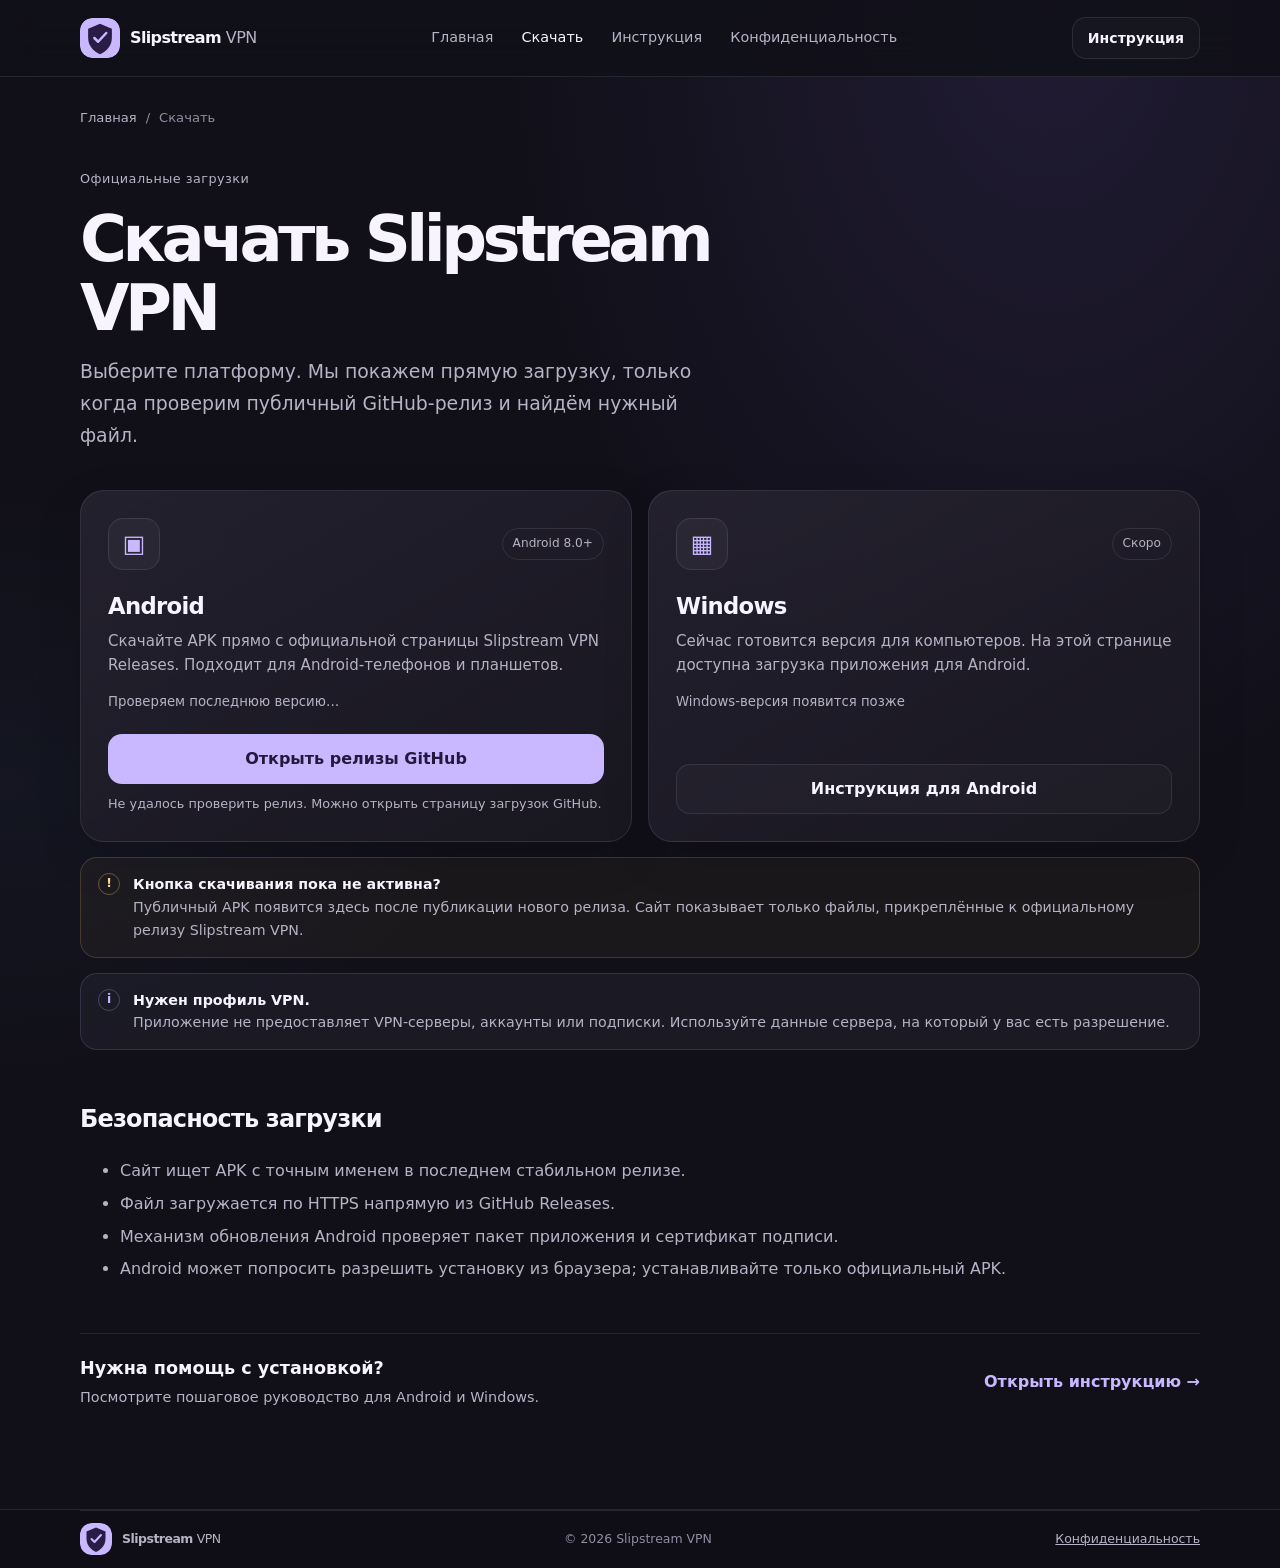
==== downloads.html @ 05150081 "Add files via upload" ====
<!doctype html>
<html lang="ru">
<head>
  <meta charset="utf-8">
  <meta name="viewport" content="width=device-width, initial-scale=1">
  <meta name="theme-color" content="#111019">
  <meta name="description" content="Скачайте приложение Slipstream VPN для Android с официальной страницы GitHub Releases.">
  <title>Скачать приложение — Slipstream VPN</title>
  <link rel="icon" href="favicon.svg" type="image/svg+xml">
  <link rel="stylesheet" href="styles.css">
  <script src="app.js" defer></script>
</head>
<body>
  <header class="site-header"><div class="container header-inner">
    <a class="brand" href="index.html"><img src="favicon.svg" alt="" width="40" height="40"><span>Slipstream <span class="brand-light">VPN</span></span></a>
    <details class="mobile-nav"><summary aria-label="Открыть меню"><span></span><span></span><span></span></summary><nav class="nav nav-mobile" aria-label="Основная навигация"><a href="index.html">Главная</a><a aria-current="page" href="downloads.html">Скачать</a><a href="guide.html">Инструкция</a><a href="privacy.html">Конфиденциальность</a></nav></details>
    <nav class="nav nav-desktop" aria-label="Основная навигация"><a href="index.html">Главная</a><a aria-current="page" href="downloads.html">Скачать</a><a href="guide.html">Инструкция</a><a href="privacy.html">Конфиденциальность</a></nav>
    <a class="button button-small button-secondary header-cta" href="guide.html">Инструкция</a>
  </div></header>

  <main class="container page-main">
    <div class="breadcrumbs"><a href="index.html">Главная</a><span aria-hidden="true">/</span><span>Скачать</span></div>
    <section class="page-intro"><span class="eyebrow">Официальные загрузки</span><h1>Скачать Slipstream VPN</h1><p class="lead">Выберите платформу. Мы покажем прямую загрузку, только когда проверим публичный GitHub-релиз и найдём нужный файл.</p></section>

    <div class="download-grid download-grid-page">
      <article class="download-card download-card-large">
        <div class="card-top"><span class="platform-icon platform-icon-large" aria-hidden="true">▣</span><span class="badge" id="android-badge">Android 8.0+</span></div>
        <h2>Android</h2><p>Скачайте APK прямо с официальной страницы Slipstream VPN Releases. Подходит для Android-телефонов и планшетов.</p>
        <div class="card-meta"><span id="android-version">Проверяем последнюю версию…</span><span id="android-size"></span></div>
        <div class="card-action"><a class="button button-primary" id="android-download" href="https://github.com/Nymos-oz/Slipstream-VPN-Downloads/releases/latest">Открыть релизы GitHub</a><p class="download-status" id="android-status" role="status">Ищем APK в последнем стабильном релизе…</p></div>
      </article>
      <article class="download-card download-card-large">
        <div class="card-top"><span class="platform-icon platform-icon-large" aria-hidden="true">▦</span><span class="badge">Скоро</span></div>
        <h2>Windows</h2><p>Сейчас готовится версия для компьютеров. На этой странице доступна загрузка приложения для Android.</p>
        <div class="card-meta"><span>Windows-версия появится позже</span></div>
        <div class="card-action"><a class="button button-secondary" href="guide.html">Инструкция для Android</a></div>
      </article>
    </div>

    <aside class="notice notice-warning"><span class="notice-symbol" aria-hidden="true">!</span><div><strong>Кнопка скачивания пока не активна?</strong><br>Публичный APK появится здесь после публикации нового релиза. Сайт показывает только файлы, прикреплённые к официальному релизу Slipstream VPN.</div></aside>
    <aside class="notice"><span class="notice-symbol" aria-hidden="true">i</span><div><strong>Нужен профиль VPN.</strong><br>Приложение не предоставляет VPN-серверы, аккаунты или подписки. Используйте данные сервера, на который у вас есть разрешение.</div></aside>

    <section class="section compact-section"><h2>Безопасность загрузки</h2><div class="prose"><ul><li>Сайт ищет APK с точным именем в последнем стабильном релизе.</li><li>Файл загружается по HTTPS напрямую из GitHub Releases.</li><li>Механизм обновления Android проверяет пакет приложения и сертификат подписи.</li><li>Android может попросить разрешить установку из браузера; устанавливайте только официальный APK.</li></ul></div></section>
    <section class="inline-cta"><div><h2>Нужна помощь с установкой?</h2><p>Посмотрите пошаговое руководство для Android и Windows.</p></div><a class="text-link" href="guide.html">Открыть инструкцию →</a></section>
  </main>

  <footer class="site-footer"><div class="container footer-bottom"><a class="brand" href="index.html"><img src="favicon.svg" alt="" width="32" height="32"><span>Slipstream <span class="brand-light">VPN</span></span></a><span>© <span data-current-year></span> Slipstream VPN</span><a href="privacy.html">Конфиденциальность</a></div></footer>
</body>
</html>
---- styles.css ----
:root {
  color-scheme: dark;
  --bg: #111019;
  --surface: #191720;
  --surface-raised: #211f2a;
  --border: rgba(235, 230, 255, .1);
  --text: #f7f3ff;
  --muted: #b7b2c5;
  --subtle: #918ca0;
  --accent: #c9b8ff;
  --accent-strong: #ad92ff;
  --accent-ink: #24183e;
  --green: #91e2ba;
  --radius: 24px;
  font-synthesis: none;
  text-rendering: optimizeLegibility;
}

* { box-sizing: border-box; }

html { min-width: 320px; scroll-behavior: smooth; scroll-padding-top: 90px; }

body {
  min-width: 320px;
  margin: 0;
  background:
    radial-gradient(ellipse at 82% 0%, rgba(116, 87, 190, .16), transparent 34rem),
    radial-gradient(ellipse at 0% 50%, rgba(57, 91, 128, .08), transparent 30rem),
    var(--bg);
  color: var(--text);
  font: 16px/1.6 Inter, ui-sans-serif, system-ui, -apple-system, "Segoe UI", sans-serif;
  -webkit-font-smoothing: antialiased;
}

body, button, a { -webkit-tap-highlight-color: transparent; }
a { color: var(--accent); }
a:hover { color: #e2d9ff; }
a:focus-visible, button:focus-visible, summary:focus-visible {
  outline: 3px solid var(--accent);
  outline-offset: 4px;
}

::selection { background: rgba(201, 184, 255, .32); color: var(--text); }

.container { width: min(1120px, calc(100% - 44px)); margin-inline: auto; }

.site-header {
  position: sticky;
  z-index: 10;
  top: 0;
  border-bottom: 1px solid var(--border);
  background: rgba(17, 16, 25, .88);
  backdrop-filter: blur(18px);
}

.header-inner { display: flex; min-height: 76px; align-items: center; justify-content: space-between; gap: 25px; }
.brand { display: inline-flex; flex: 0 0 auto; align-items: center; gap: 10px; color: var(--text); font-weight: 760; letter-spacing: -.04em; text-decoration: none; }
.brand img { display: block; border-radius: 12px; }
.brand-light { color: var(--muted); font-weight: 520; }
.nav { display: flex; align-items: center; gap: clamp(14px, 2.2vw, 29px); }
.nav a, .footer-column a { color: var(--muted); font-size: .9rem; text-decoration: none; }
.nav a:hover, .footer-column a:hover { color: var(--text); }
.nav a[aria-current="page"] { color: var(--text); }
.header-cta { min-height: 42px !important; }
.mobile-nav { display: none; }

.button {
  display: inline-flex;
  min-height: 50px;
  align-items: center;
  justify-content: center;
  gap: 9px;
  padding: 0 19px;
  border: 1px solid transparent;
  border-radius: 14px;
  font: inherit;
  font-weight: 700;
  text-align: center;
  text-decoration: none;
  transition: transform .18s ease, background .18s ease, border-color .18s ease;
}
.button:hover { transform: translateY(-2px); }
.button svg { width: 19px; height: 19px; flex: 0 0 auto; }
.button-primary { background: var(--accent); color: var(--accent-ink); }
.button-primary:hover { background: #d7cbff; color: var(--accent-ink); }
.button-secondary { border-color: var(--border); background: rgba(255,255,255,.025); color: var(--text); }
.button-secondary:hover, .button-quiet:hover { border-color: rgba(201,184,255,.42); background: rgba(201,184,255,.07); color: var(--text); }
.button-quiet { border-color: var(--border); background: transparent; color: var(--muted); }
.button-small { min-height: 43px; padding-inline: 15px; font-size: .88rem; }

.hero { display: grid; grid-template-columns: minmax(0, 1.1fr) minmax(300px, .9fr); gap: 56px; align-items: center; padding-block: 84px 76px; }
.hero-copy { max-width: 625px; }
.eyebrow { display: inline-flex; align-items: center; gap: 9px; color: var(--muted); font-size: .8rem; letter-spacing: .035em; }
.status-dot { width: 8px; height: 8px; flex: 0 0 auto; border-radius: 50%; background: var(--green); box-shadow: 0 0 14px rgba(145,226,186,.48); }
h1, h2, h3, p { overflow-wrap: anywhere; }
.hero h1 { margin: 19px 0 17px; font-size: clamp(3rem, 6.5vw, 5.2rem); line-height: 1.02; letter-spacing: -.075em; }
.text-gradient { background: linear-gradient(100deg, #e0d7ff, #ac98e9 74%, #91dabb); background-clip: text; color: transparent; }
.lead { max-width: 660px; margin: 0; color: var(--muted); font-size: clamp(1.05rem, 2vw, 1.18rem); line-height: 1.7; }
.hero-actions { display: flex; flex-wrap: wrap; gap: 11px; margin-top: 26px; }
.micro-copy { margin: 17px 0 0; color: var(--subtle); font-size: .82rem; }

.hero-visual {
  position: relative;
  display: grid;
  min-height: 340px;
  place-items: center;
  overflow: hidden;
  border: 1px solid var(--border);
  border-radius: 32px;
  background: linear-gradient(145deg, rgba(201,184,255,.14), rgba(34,31,45,.8) 55%, rgba(74,114,129,.12));
  box-shadow: inset 0 1px rgba(255,255,255,.06), 0 30px 90px rgba(0,0,0,.2);
}
.orbit { position: absolute; width: 235px; height: 235px; border: 1px solid rgba(201,184,255,.14); border-radius: 50%; }
.orbit-two { width: 335px; height: 335px; border-color: rgba(201,184,255,.08); }
.hero-shield { z-index: 1; display: grid; width: 142px; height: 142px; place-items: center; border: 1px solid rgba(255,255,255,.2); border-radius: 44px; background: linear-gradient(145deg, #d6caff, #9d83eb); box-shadow: 0 18px 55px rgba(148,117,231,.34); transform: rotate(-8deg); }
.hero-shield svg { width: 76px; height: 76px; color: #281c49; transform: rotate(8deg); }
.visual-caption { position: absolute; bottom: 20px; display: flex; align-items: center; gap: 9px; color: var(--muted); font-size: .8rem; }

.trust-strip { display: grid; grid-template-columns: repeat(3, 1fr); gap: 14px; padding: 20px 0; border-top: 1px solid var(--border); border-bottom: 1px solid var(--border); }
.trust-strip > div { display: flex; align-items: center; gap: 12px; color: var(--muted); font-size: .83rem; line-height: 1.45; }
.trust-strip strong { color: var(--text); font-weight: 600; }
.trust-icon { display: grid; width: 38px; height: 38px; flex: 0 0 auto; place-items: center; border: 1px solid var(--border); border-radius: 12px; color: var(--accent); font-size: .72rem; font-weight: 700; }

.section { padding-block: 86px; }
.section-heading { display: flex; align-items: end; justify-content: space-between; gap: 28px; margin-bottom: 27px; }
.section-heading h2, .split-section h2, .callout h2 { margin: 12px 0 0; font-size: clamp(2rem, 4vw, 3.2rem); line-height: 1.12; letter-spacing: -.06em; }
.section-heading > p { max-width: 390px; margin: 0 0 4px; color: var(--muted); }
.feature-grid { display: grid; grid-template-columns: repeat(3, minmax(0, 1fr)); gap: 14px; }
.feature-card { min-height: 191px; padding: 21px; border: 1px solid var(--border); border-radius: 19px; background: linear-gradient(150deg, rgba(37,34,48,.84), rgba(25,23,32,.72)); }
.feature-icon { display: grid; width: 38px; height: 38px; place-items: center; border: 1px solid rgba(201,184,255,.15); border-radius: 12px; background: rgba(201,184,255,.08); color: var(--accent); font-size: 1.16rem; }
.feature-card h3 { margin: 15px 0 6px; font-size: 1rem; letter-spacing: -.02em; }
.feature-card p { margin: 0; color: var(--muted); font-size: .9rem; }

.section-tinted { border-block: 1px solid var(--border); background: linear-gradient(110deg, rgba(201,184,255,.045), rgba(255,255,255,.012)); }
.split-section { display: grid; grid-template-columns: .9fr 1.1fr; gap: 75px; align-items: center; }
.split-section h2 { margin-bottom: 13px; }
.muted { color: var(--muted); }
.split-section .muted { max-width: 390px; }
.text-link { display: inline-flex; gap: 8px; margin-top: 12px; font-weight: 650; text-decoration: none; }
.step-list { display: grid; gap: 18px; margin: 0; padding: 0; list-style: none; }
.step-list li { display: flex; gap: 15px; align-items: flex-start; }
.step-list li > span, .doc-number { display: grid; width: 36px; height: 36px; flex: 0 0 auto; place-items: center; border: 1px solid rgba(201,184,255,.17); border-radius: 12px; background: rgba(201,184,255,.08); color: var(--accent); font-size: .84rem; font-weight: 700; }
.step-list strong { display: block; margin-top: 2px; }
.step-list p { margin: 3px 0 0; color: var(--muted); font-size: .9rem; }

.callout { display: flex; align-items: center; justify-content: space-between; gap: 24px; margin-block: 75px; padding: 30px 34px; border: 1px solid rgba(201,184,255,.18); border-radius: 23px; background: radial-gradient(ellipse at 90% 0%, rgba(145,226,186,.1), transparent 28rem), linear-gradient(120deg, rgba(201,184,255,.1), rgba(255,255,255,.025)); }
.callout h2 { max-width: 620px; font-size: clamp(1.6rem, 3vw, 2.2rem); }
.callout p { margin: 9px 0 0; color: var(--muted); }
.callout .button { flex: 0 0 auto; }

.site-footer { border-top: 1px solid var(--border); background: rgba(0,0,0,.1); }
.footer-main { display: grid; grid-template-columns: 1.6fr 1fr 1fr; gap: 50px; padding-block: 37px 32px; }
.footer-about p { max-width: 350px; margin: 13px 0 0; color: var(--muted); font-size: .86rem; }
.footer-column { display: flex; flex-direction: column; align-items: flex-start; gap: 8px; }
.footer-column strong { margin-bottom: 4px; font-size: .86rem; }
.footer-column a { font-size: .84rem; }
.footer-bottom { display: flex; min-height: 58px; flex-wrap: wrap; align-items: center; justify-content: space-between; gap: 12px; border-top: 1px solid var(--border); color: var(--subtle); font-size: .78rem; }
.footer-bottom .brand { color: var(--muted); }
.footer-bottom > a:not(.brand) { color: var(--muted); }

.page-main { min-height: calc(100vh - 200px); padding-block: 30px 80px; }
.breadcrumbs { display: flex; gap: 9px; align-items: center; color: var(--subtle); font-size: .82rem; }
.breadcrumbs a { color: var(--muted); text-decoration: none; }
.page-intro { max-width: 770px; padding-block: 37px 39px; }
.page-intro h1 { margin: 14px 0 12px; font-size: clamp(2.5rem, 5.5vw, 4rem); line-height: 1.08; letter-spacing: -.07em; }
.page-intro .micro-copy { margin-top: 12px; }

.download-grid { display: grid; grid-template-columns: repeat(2, minmax(0, 1fr)); gap: 16px; }
.download-grid-page { align-items: stretch; }
.download-card { display: flex; min-height: 292px; flex-direction: column; padding: 24px; border: 1px solid var(--border); border-radius: var(--radius); background: linear-gradient(150deg, rgba(37,34,48,.94), rgba(25,23,32,.97)); box-shadow: 0 15px 48px rgba(0,0,0,.12); }
.download-card-large { min-height: 330px; padding: 27px; }
.card-top { display: flex; align-items: center; justify-content: space-between; gap: 12px; }
.platform-icon { display: grid; width: 46px; height: 46px; place-items: center; border: 1px solid var(--border); border-radius: 15px; background: rgba(255,255,255,.04); color: var(--accent); font-size: 1.25rem; }
.platform-icon-large { width: 52px; height: 52px; font-size: 1.5rem; }
.badge { padding: 5px 10px; border: 1px solid var(--border); border-radius: 999px; color: var(--muted); font-size: .76rem; white-space: nowrap; }
.badge-live { border-color: rgba(145,226,186,.25); color: var(--green); }
.download-card h2, .download-card h3 { margin: 18px 0 5px; font-size: 1.42rem; letter-spacing: -.03em; }
.download-card > p { margin: 0; color: var(--muted); font-size: .94rem; }
.card-meta { display: flex; flex-wrap: wrap; gap: 7px 15px; margin-top: 13px; color: var(--muted); font-size: .83rem; }
.card-action { margin-top: auto; padding-top: 22px; }
.card-action .button { width: 100%; }
.download-status { min-height: 1.45em; margin: 10px 0 0; color: var(--muted); font-size: .8rem; }

.notice { display: flex; gap: 13px; margin-top: 15px; padding: 15px 17px; border: 1px solid rgba(201,184,255,.15); border-radius: 17px; background: rgba(201,184,255,.05); color: var(--muted); font-size: .89rem; }
.notice strong { color: var(--text); }
.notice-symbol { display: grid; width: 22px; height: 22px; flex: 0 0 auto; place-items: center; border: 1px solid rgba(201,184,255,.26); border-radius: 50%; color: var(--accent); font-size: .77rem; font-weight: 700; }
.notice-warning { border-color: rgba(255,205,125,.18); background: rgba(255,205,125,.045); }
.notice-warning .notice-symbol { border-color: rgba(255,205,125,.32); color: #ffd58b; }
.compact-section { padding-block: 50px 35px; }
.compact-section h2 { margin-top: 0; font-size: 1.5rem; letter-spacing: -.035em; }
.prose { color: var(--muted); }
.prose h2 { margin: 30px 0 8px; color: var(--text); font-size: 1.3rem; letter-spacing: -.03em; }
.prose h2:first-child { margin-top: 0; }
.prose p { margin: 9px 0; }
.prose li { margin-block: 7px; }
.prose a { text-underline-offset: 3px; }
.inline-cta { display: flex; align-items: center; justify-content: space-between; gap: 18px; padding: 20px 0; border-top: 1px solid var(--border); }
.inline-cta h2 { margin: 0; font-size: 1.1rem; }
.inline-cta p { margin: 4px 0 0; color: var(--muted); font-size: .9rem; }
.inline-cta .text-link { margin: 0; white-space: nowrap; }

.guide-index { display: flex; flex-wrap: wrap; gap: 8px; margin: 2px 0 42px; }
.guide-index a { padding: 8px 12px; border: 1px solid var(--border); border-radius: 999px; color: var(--muted); font-size: .83rem; text-decoration: none; }
.guide-index a:hover { border-color: rgba(201,184,255,.4); color: var(--text); }
.doc-section { padding-block: 29px 35px; border-top: 1px solid var(--border); scroll-margin-top: 92px; }
.doc-heading { display: flex; gap: 14px; align-items: flex-start; margin-bottom: 22px; }
.doc-number { width: 39px; height: 39px; }
.doc-heading h2 { margin: 0; font-size: 1.55rem; letter-spacing: -.04em; }
.doc-heading p { margin: 5px 0 0; color: var(--muted); }
.instruction-list { display: grid; gap: 17px; margin: 0 0 0 53px; padding-left: 18px; }
.instruction-list li { padding-left: 4px; }
.instruction-list li::marker { color: var(--accent); font-weight: 700; }
.instruction-list strong { color: var(--text); }
.instruction-list p { margin: 3px 0 0; color: var(--muted); }
code { padding: 2px 5px; border: 1px solid var(--border); border-radius: 5px; background: rgba(255,255,255,.045); color: #e0d7ff; font-size: .88em; }
.faq-list { display: grid; gap: 9px; }
.faq-item { border: 1px solid var(--border); border-radius: 15px; background: rgba(255,255,255,.022); }
.faq-item summary { position: relative; padding: 15px 44px 15px 17px; color: var(--text); cursor: pointer; font-weight: 620; list-style: none; }
.faq-item summary::-webkit-details-marker { display: none; }
.faq-item summary::after { position: absolute; top: 50%; right: 17px; color: var(--accent); content: "+"; font-size: 1.3rem; transform: translateY(-50%); }
.faq-item[open] summary::after { content: "−"; }
.faq-item p { margin: 0; padding: 0 17px 16px; color: var(--muted); }
.issue-note { color: var(--muted); font-size: .91rem; }
.policy-content { max-width: 800px; }
.policy-content .notice { align-items: flex-start; }

@media (max-width: 860px) {
  .nav { gap: 13px; }
  .nav a { font-size: .83rem; }
  .hero { gap: 30px; }
  .hero-visual { min-height: 290px; }
  .section-heading { align-items: flex-start; flex-direction: column; gap: 10px; }
  .split-section { gap: 35px; }
  .feature-grid { grid-template-columns: repeat(2, minmax(0, 1fr)); }
}

@media (max-width: 680px) {
  .container { width: min(100% - 32px, 1120px); }
  .header-inner { min-height: 68px; gap: 12px; }
  .nav-desktop { display: none; }
  .mobile-nav { position: relative; display: block; margin-left: auto; }
  .mobile-nav > summary { display: flex; width: 42px; height: 42px; flex-direction: column; align-items: center; justify-content: center; gap: 5px; border: 1px solid var(--border); border-radius: 13px; cursor: pointer; list-style: none; }
  .mobile-nav > summary::-webkit-details-marker { display: none; }
  .mobile-nav > summary span { width: 17px; height: 2px; border-radius: 2px; background: var(--text); }
  .nav-mobile { position: absolute; top: 51px; right: 0; display: flex; min-width: 210px; flex-direction: column; align-items: stretch; gap: 0; padding: 7px; border: 1px solid var(--border); border-radius: 16px; background: #201e28; box-shadow: 0 14px 38px rgba(0,0,0,.35); }
  .nav-mobile a { padding: 10px 12px; border-radius: 10px; font-size: .92rem; }
  .nav-mobile a:hover { background: rgba(255,255,255,.05); }
  .header-cta { min-height: 39px !important; padding-inline: 12px; font-size: .82rem; }
  .hero { grid-template-columns: 1fr; gap: 25px; padding-block: 50px 36px; }
  .hero h1 { font-size: clamp(2.8rem, 12vw, 4rem); }
  .hero-visual { min-height: 235px; border-radius: 25px; }
  .hero-shield { width: 112px; height: 112px; border-radius: 36px; }
  .hero-shield svg { width: 62px; height: 62px; }
  .orbit { width: 195px; height: 195px; }
  .orbit-two { width: 275px; height: 275px; }
  .trust-strip { grid-template-columns: 1fr; gap: 14px; }
  .trust-strip > div { min-height: 38px; }
  .section { padding-block: 59px; }
  .section-heading h2, .split-section h2 { font-size: 2.15rem; }
  .feature-grid { grid-template-columns: 1fr; }
  .feature-card { min-height: unset; }
  .split-section { grid-template-columns: 1fr; gap: 26px; }
  .callout { align-items: flex-start; flex-direction: column; margin-block: 40px; padding: 24px; }
  .footer-main { grid-template-columns: 1fr 1fr; gap: 28px 20px; }
  .footer-about { grid-column: 1 / -1; }
  .footer-bottom { padding-block: 13px; }
  .download-grid { grid-template-columns: 1fr; }
  .download-card, .download-card-large { min-height: 280px; padding: 21px; }
  .page-main { padding-top: 23px; }
  .page-intro { padding-block: 32px; }
  .guide-index { margin-bottom: 30px; }
  .instruction-list { margin-left: 15px; }
  .inline-cta { align-items: flex-start; flex-direction: column; }
  .inline-cta .text-link { white-space: normal; }
}

@media (max-width: 390px) {
  .brand { gap: 7px; font-size: .92rem; }
  .brand img { width: 34px; height: 34px; }
  .header-inner { gap: 7px; }
  .hero-actions { display: grid; }
  .hero-actions .button { width: 100%; }
  .footer-main { grid-template-columns: 1fr; }
  .footer-about { grid-column: auto; }
}

@media (prefers-reduced-motion: reduce) {
  *, *::before, *::after { scroll-behavior: auto !important; transition-duration: .01ms !important; animation-duration: .01ms !important; animation-iteration-count: 1 !important; }
}
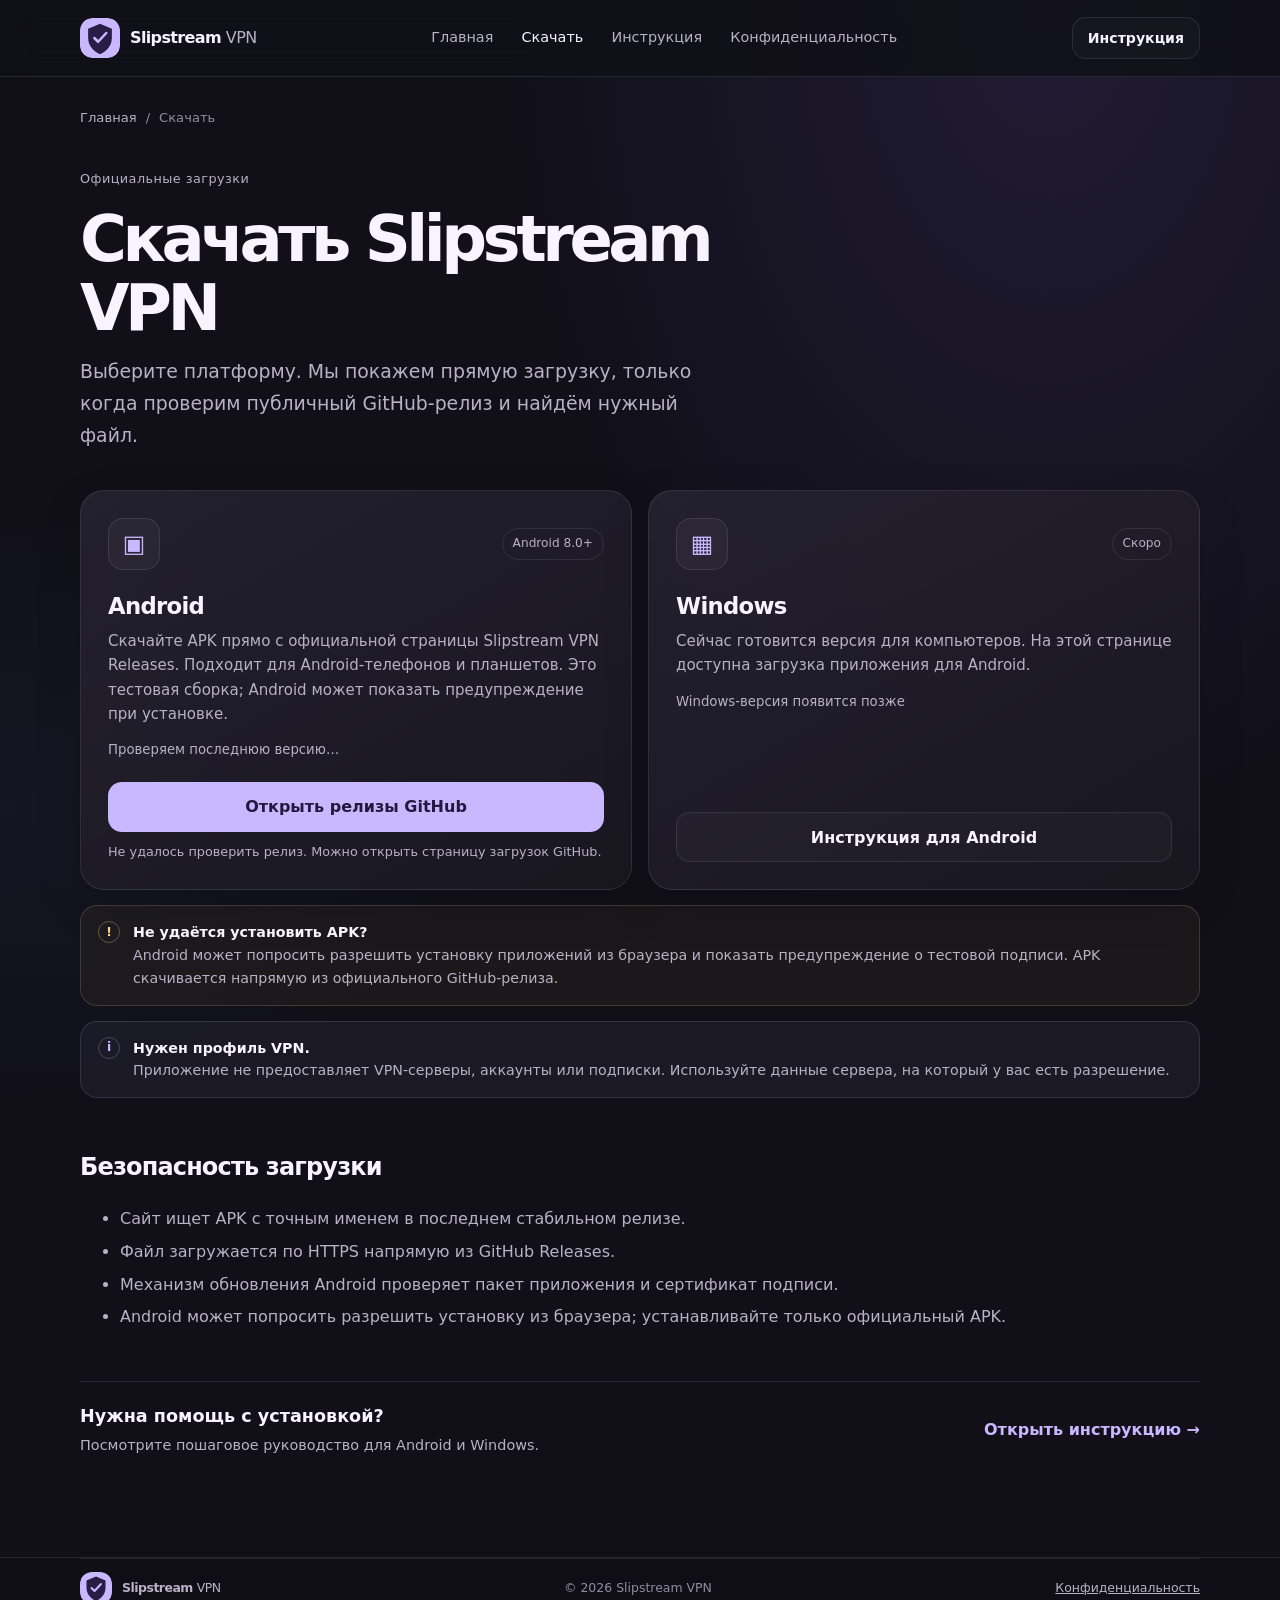
==== commit 6f97a1bf: "Add files via upload" ====
--- a/downloads.html
+++ b/downloads.html
@@ -25,7 +25,7 @@
     <div class="download-grid download-grid-page">
       <article class="download-card download-card-large">
         <div class="card-top"><span class="platform-icon platform-icon-large" aria-hidden="true">▣</span><span class="badge" id="android-badge">Android 8.0+</span></div>
-        <h2>Android</h2><p>Скачайте APK прямо с официальной страницы Slipstream VPN Releases. Подходит для Android-телефонов и планшетов.</p>
+        <h2>Android</h2><p>Скачайте APK прямо с официальной страницы Slipstream VPN Releases. Подходит для Android-телефонов и планшетов. Это тестовая сборка; Android может показать предупреждение при установке.</p>
         <div class="card-meta"><span id="android-version">Проверяем последнюю версию…</span><span id="android-size"></span></div>
         <div class="card-action"><a class="button button-primary" id="android-download" href="https://github.com/Nymos-oz/Slipstream-VPN-Downloads/releases/latest">Открыть релизы GitHub</a><p class="download-status" id="android-status" role="status">Ищем APK в последнем стабильном релизе…</p></div>
       </article>
@@ -37,7 +37,7 @@
       </article>
     </div>
 
-    <aside class="notice notice-warning"><span class="notice-symbol" aria-hidden="true">!</span><div><strong>Кнопка скачивания пока не активна?</strong><br>Публичный APK появится здесь после публикации нового релиза. Сайт показывает только файлы, прикреплённые к официальному релизу Slipstream VPN.</div></aside>
+    <aside class="notice notice-warning"><span class="notice-symbol" aria-hidden="true">!</span><div><strong>Не удаётся установить APK?</strong><br>Android может попросить разрешить установку приложений из браузера и показать предупреждение о тестовой подписи. APK скачивается напрямую из официального GitHub-релиза.</div></aside>
     <aside class="notice"><span class="notice-symbol" aria-hidden="true">i</span><div><strong>Нужен профиль VPN.</strong><br>Приложение не предоставляет VPN-серверы, аккаунты или подписки. Используйте данные сервера, на который у вас есть разрешение.</div></aside>
 
     <section class="section compact-section"><h2>Безопасность загрузки</h2><div class="prose"><ul><li>Сайт ищет APK с точным именем в последнем стабильном релизе.</li><li>Файл загружается по HTTPS напрямую из GitHub Releases.</li><li>Механизм обновления Android проверяет пакет приложения и сертификат подписи.</li><li>Android может попросить разрешить установку из браузера; устанавливайте только официальный APK.</li></ul></div></section>
